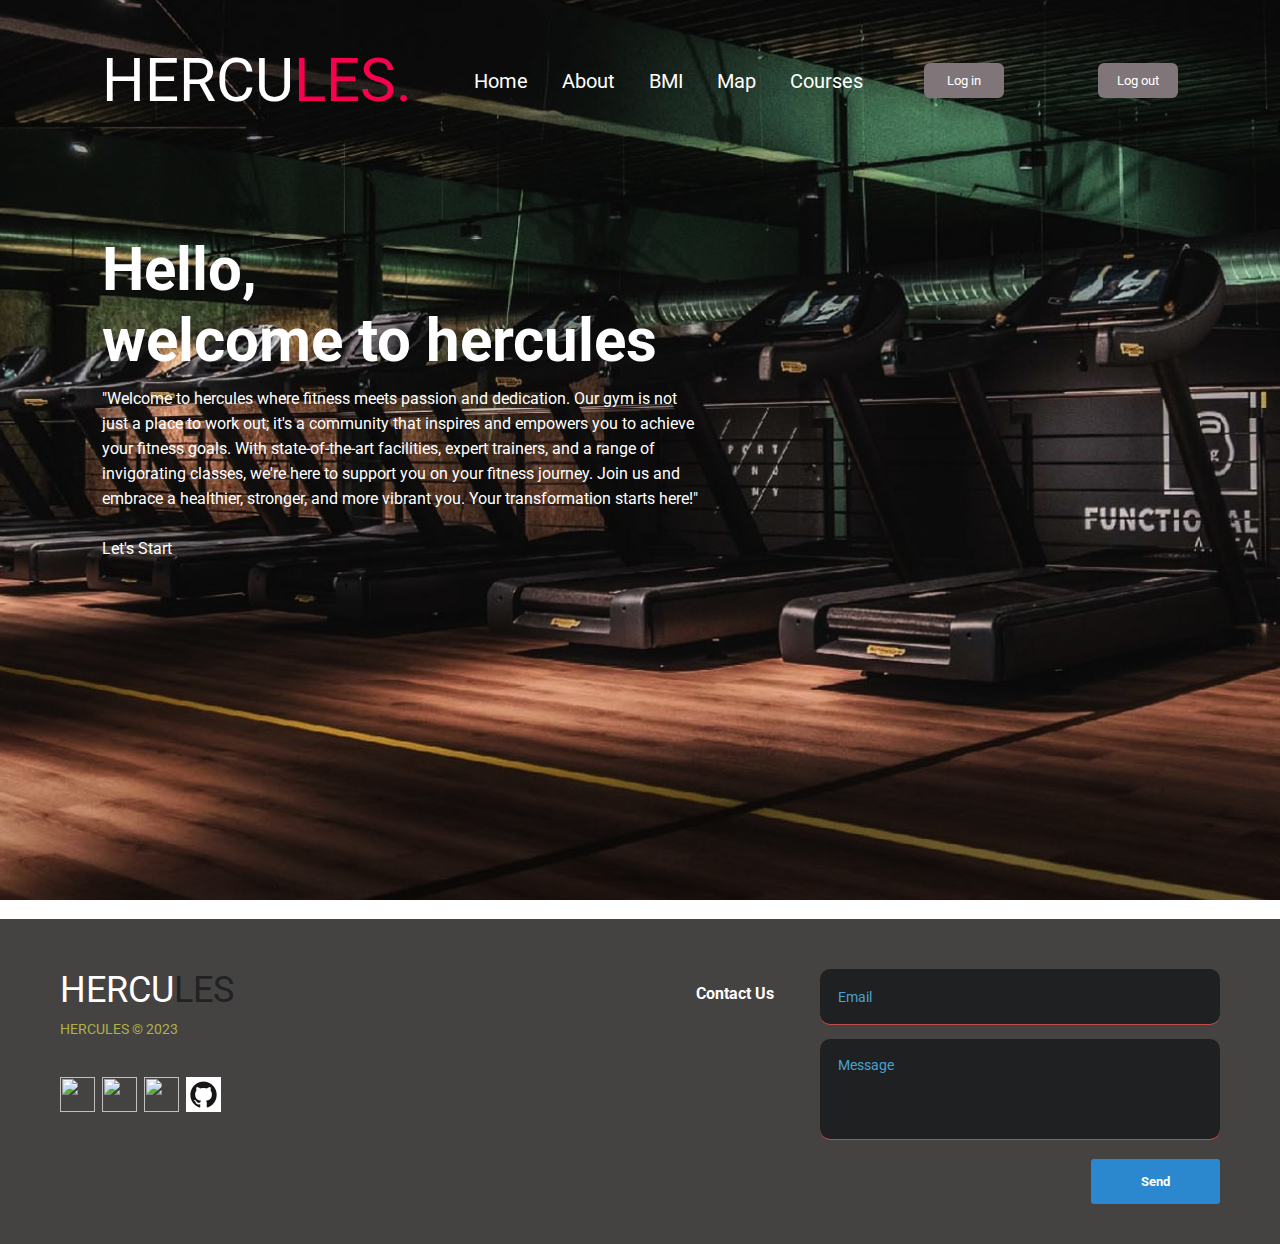
==== index.html @ 698a973b "Update index.html" ====
<!DOCTYPE html>

<html lang="en">

<head>
  <meta charset="UTF-8">
  <meta name="viewport" content="width=device-width, initial-scale=1.0">
  <meta http-equiv="X-UA-Compatible" content="ie=edge">
  <title>Simple Website Design</title>

  <link rel="stylesheet" href="styles/style.css">
  <script type="module" src="scripts/authentication.js"></script>
  <!-- Add other Firebase modules if needed, e.g., firebase-analytics.js -->
</head>

<body>
  <div class="container">
    <nav>
      <div class="logo">
        <a href="#">HERCU<span>LES.</span></a>
      </div>
      <ul>
        <li><a href="">Home</a></li>
        <li><a href="about.html">About</a></li>
        <li><a href="fat.html">BMI</a></li>
        <li><a href="path.html">Map</a></li>
        <li><a id="course" href="course1.html">Courses</a></li>
      </ul>
        <div id="btns_login" class="buttons">
        <button class="login" id="loginBtn">Log in</button>
       
      </div>
      <p id="user_name"></p>
      <button id="log_out">Log out</button>
    </nav>
    <div class="content">
      <h2>Hello,<br>welcome to hercules</h2>
      <p>"Welcome to hercules where fitness meets passion and dedication. Our gym is not just a place to work out; it's
        a community that inspires and empowers you to achieve your fitness goals. With state-of-the-art facilities,
        expert trainers, and a range of invigorating classes, we're here to support you on your fitness journey. Join us
        and embrace a healthier, stronger, and more vibrant you. Your transformation starts here!"
        <br>
        <br>
        Let's Start
      </p>
    </div>

  </div>
  
  <footer>
    section>Footer Example 5</section>
    <footer class="footer-distributed">

      <div class="footer-left">

        <h3>HERCU<span>LES</span></h3>

        
        <p class="footer-company-name">HERCULES © 2023</p>

        <div class="footer-icons">

          <a href="https://www.facebook.com/"><i class="fa fa-facebook"></i><img src="fb.png" style="width:35px;height:35px;"></a>
          <a href="https://www.twitter.com/"><i class="fa fa-twitter"></i><img src="twtx.png" style="width:35px;height:35px;"></a>
          <a href="https://www.linkedin.com/"><i class="fa fa-linkedin"></i><img src="linked.png" style="width:35px;height:35px;"></a>
          <a href="https://www.github.com/"><i class="fa fa-github"></i><img src="gith.png" style="width:35px;height:35px;"></a>

        </div>

      </div>

      <div class="footer-right">

        <p>Contact Us</p>

        <form action="#" method="post">

          <input type="text" name="email" placeholder="Email">
          <textarea name="message" placeholder="Message"></textarea>
          <button>Send</button>

        </form>

      </div>

    </footer>
  </footer>

  <!-- <script src="script.js"></script> -->
</body>

</html>
---- styles/style.css ----
@import url('https://fonts.googleapis.com/css2?family=Karla:wght@300;400;500;600;700&display=swap');
@import url(https://fonts.googleapis.com/css?family=Roboto:400,500,300,700);
@import url('https://fonts.googleapis.com/css2?family=Roboto:ital,wght@0,100;0,300;0,400;0,500;0,700;0,900;1,100&display=swap');

* {
	font-family: 'Roboto', sans-serif;
}

.footer-distributed {
	background: #181414cd;
	box-shadow: 0 1px 1px 0 rgba(56, 49, 49, 0.12);
	box-sizing: border-box;
	width: 100%;
	font: bold 16px sans-serif;
	text-align: left;
	padding: 50px 60px 40px;
	overflow: hidden;
}

section {
	width: 100%;
	display: inline-block;
	background: #ccc;
	height: 60vh;
	text-align: center;
	font-size: 22px;
	font-weight: 700;
	text-decoration: underline;
}


/* Footer left */

.footer-distributed .footer-left {
	float: left;
}

/* The company logo */

.footer-distributed h3 {
	color: #ffffff;
	font: normal 36px 'Roboto', cursive;
	margin: 0 0 10px;
}

.footer-distributed h3 span {
	color: #212223;
}

/* Footer links */

.footer-distributed .footer-links {
	color: #ffffff;
	margin: 0 0 10px;
	padding: 0;
}

.footer-distributed .footer-links a {
	display: inline-block;
	line-height: 1.8;
	text-decoration: none;
	color: inherit;
}

.footer-distributed .footer-company-name {
	color: #afb149;
	font-size: 14px;
	font-weight: normal;
	margin: 0;
}

/* Footer social icons */

.footer-distributed .footer-icons {
	margin-top: 40px;
}

.footer-distributed .footer-icons a {
	display: inline-block;
	width: 35px;
	height: 35px;
	cursor: pointer;
	border-radius: 2px;

	font-size: 20px;
	color: #ffffff;
	text-align: center;
	line-height: 35px;

	margin-right: 3px;
	margin-bottom: 5px;
}

/* Footer Right */

.footer-distributed .footer-right {
	float: right;
}

.footer-distributed .footer-right p {
	display: inline-block;
	vertical-align: top;
	margin: 15px 42px 0 0;
	color: #ffffff;
}

/* The contact form */

.footer-distributed form {
	display: inline-block;
}

.footer-distributed form input,
.footer-distributed form textarea {
	display: block;
	border-radius: 10px;
	box-sizing: border-box;
	background-color: #1f2022;
	box-shadow: 0 1px 0 0 rgba(205, 76, 76, 0.907);
	border: none;
	resize: none;

	font: inherit;
	font-size: 14px;
	font-weight: normal;
	color: #d1d2d2;

	width: 400px;
	padding: 18px;
}

.footer-distributed ::-webkit-input-placeholder {
	color: #49a3d0;
}

.footer-distributed ::-moz-placeholder {
	color: #e0e4e6;
	opacity: 1;
}

.footer-distributed :-ms-input-placeholder {
	color: #5c666b;
}


.footer-distributed form input {
	height: 55px;
	margin-bottom: 15px;
}

.footer-distributed form textarea {
	height: 100px;
	margin-bottom: 20px;
}

.footer-distributed form button {
	border-radius: 3px;
	background-color: #2c88ce;
	color: #FFFFFF;
	border: 0;
	padding: 15px 50px;
	font-weight: bold;
	float: right;
}

@media (max-width: 1000px) {

	.footer-distributed {
		font: bold 14px sans-serif;
	}

	.footer-distributed .footer-company-name {
		font-size: 12px;
	}

	.footer-distributed form input,
	.footer-distributed form textarea {
		width: 250px;
	}

	.footer-distributed form button {
		padding: 10px 35px;
	}

}

@media (max-width: 800px) {

	.footer-distributed {
		padding: 30px;
	}

	.footer-distributed .footer-left,
	.footer-distributed .footer-right {
		float: none;
		max-width: 300px;
		margin: 0 auto;
	}

	.footer-distributed .footer-left {
		margin-bottom: 40px;
	}

	.footer-distributed form {
		margin-top: 30px;
	}

	.footer-distributed form {
		display: block;
	}

	.footer-distributed form button {
		float: none;
	}
}

* {
	margin: 0;
	padding: 0;
	box-sizing: border-box;
	font-family: 'Roboto', sans-serif;
}

body {
	color: #fff;
}

.container {
	width: 100%;
	height: 100vh;
	background-image: url(../assets/images/img3.jpeg);
	background-position: center;
	background-size: cover;
	padding-top: 35px;
	padding-left: 8%;
	padding-right: 8%;
}

nav {
	padding: 10px 0;
	display: flex;
	align-items: center;
	justify-content: space-between;
}

.logo a {
	font-size: 60px;
	text-decoration: none;
}

span {
	color: #f9004d;
}

nav ul li {
	display: inline-block;
	list-style: none;
	margin: 10px 15px;
}

nav ul li a {
	text-decoration: none;
	transition: 0.5s;
	font-size: 20px;
}

nav ul li a:hover {
	color: #f9004d;
}

.login {
    background: #807578;
    border: none;
    border-radius: 6px;
    padding: 10px 15px;
    min-width: 80px;
    color:white;
    cursor: pointer;
}

.btn {
	background: #000;
	border-radius: 6px;
	padding: 9px 25px;
	text-decoration: none;
	transition: 0.5s;
	font-size: 18px;
}

.content {
	margin-top: 10%;
	max-width: 600px;
}

.content h2 {
	font-size: 60px
}

.content p {
	margin-top: 10px;
	line-height: 25px;
}
.content a {
	background: #f9004d;
        border: none;
        border-radius: 6px;
	font-size: 60px;
        min-width: 180px;
        color:white;
        cursor: pointer;
}
a {
    color: #fff;
}

.link {
	margin-top: 30px;
}

.hire {
	color: #000;
	text-decoration: none;
	background: #fff;
	padding: 9px 25px;
	font-weight: bold;
	border-radius: 6px;
	transition: 0.5s;
}

.link .hire:hover {
	background: transparent;
	border: 1px solid #fff;
	color: #fff;
}

#log_out {
    background: #807578;
    border: none;
    border-radius: 6px;
    padding: 10px 5px;
    min-width: 80px;
	color:white;
	cursor: pointer;
}
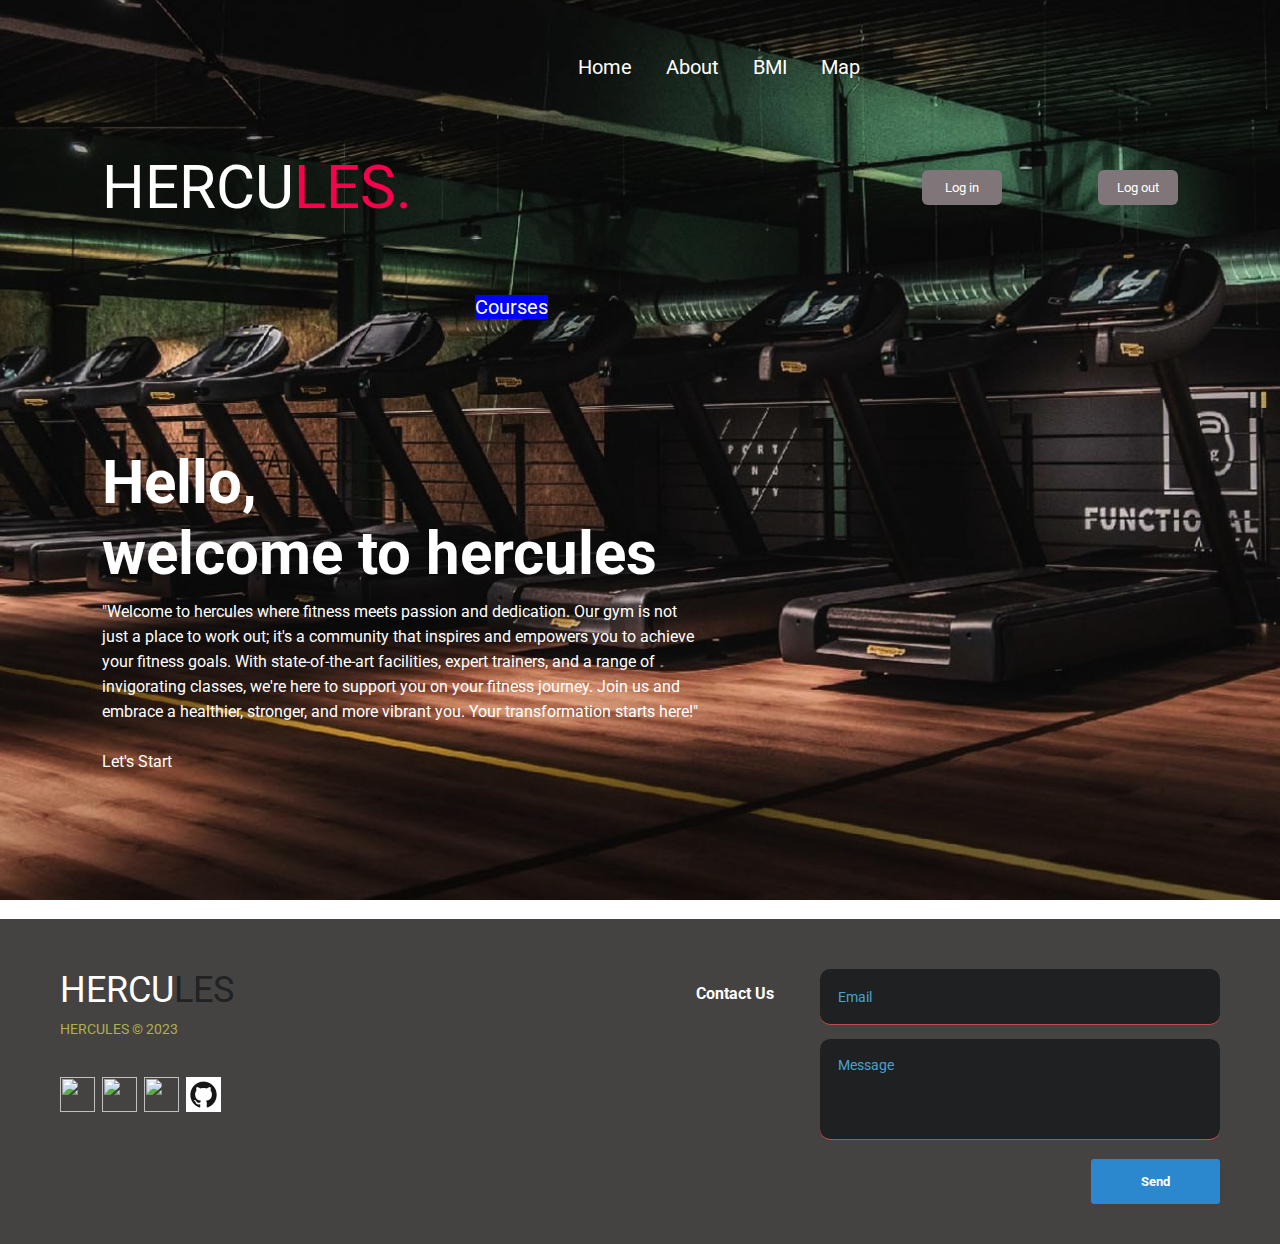
==== commit b1c6575a: "Update index.html" ====
--- a/index.html
+++ b/index.html
@@ -24,7 +24,7 @@
         <li><a href="about.html">About</a></li>
         <li><a href="fat.html">BMI</a></li>
         <li><a href="path.html">Map</a></li>
-        <li><a id="course" href="course1.html">Courses</a></li>
+        <li style="float:left;margin-top:250px;background-color:blue";><a id="course" href="course1.html">Courses</a></li>
       </ul>
         <div id="btns_login" class="buttons">
         <button class="login" id="loginBtn">Log in</button>
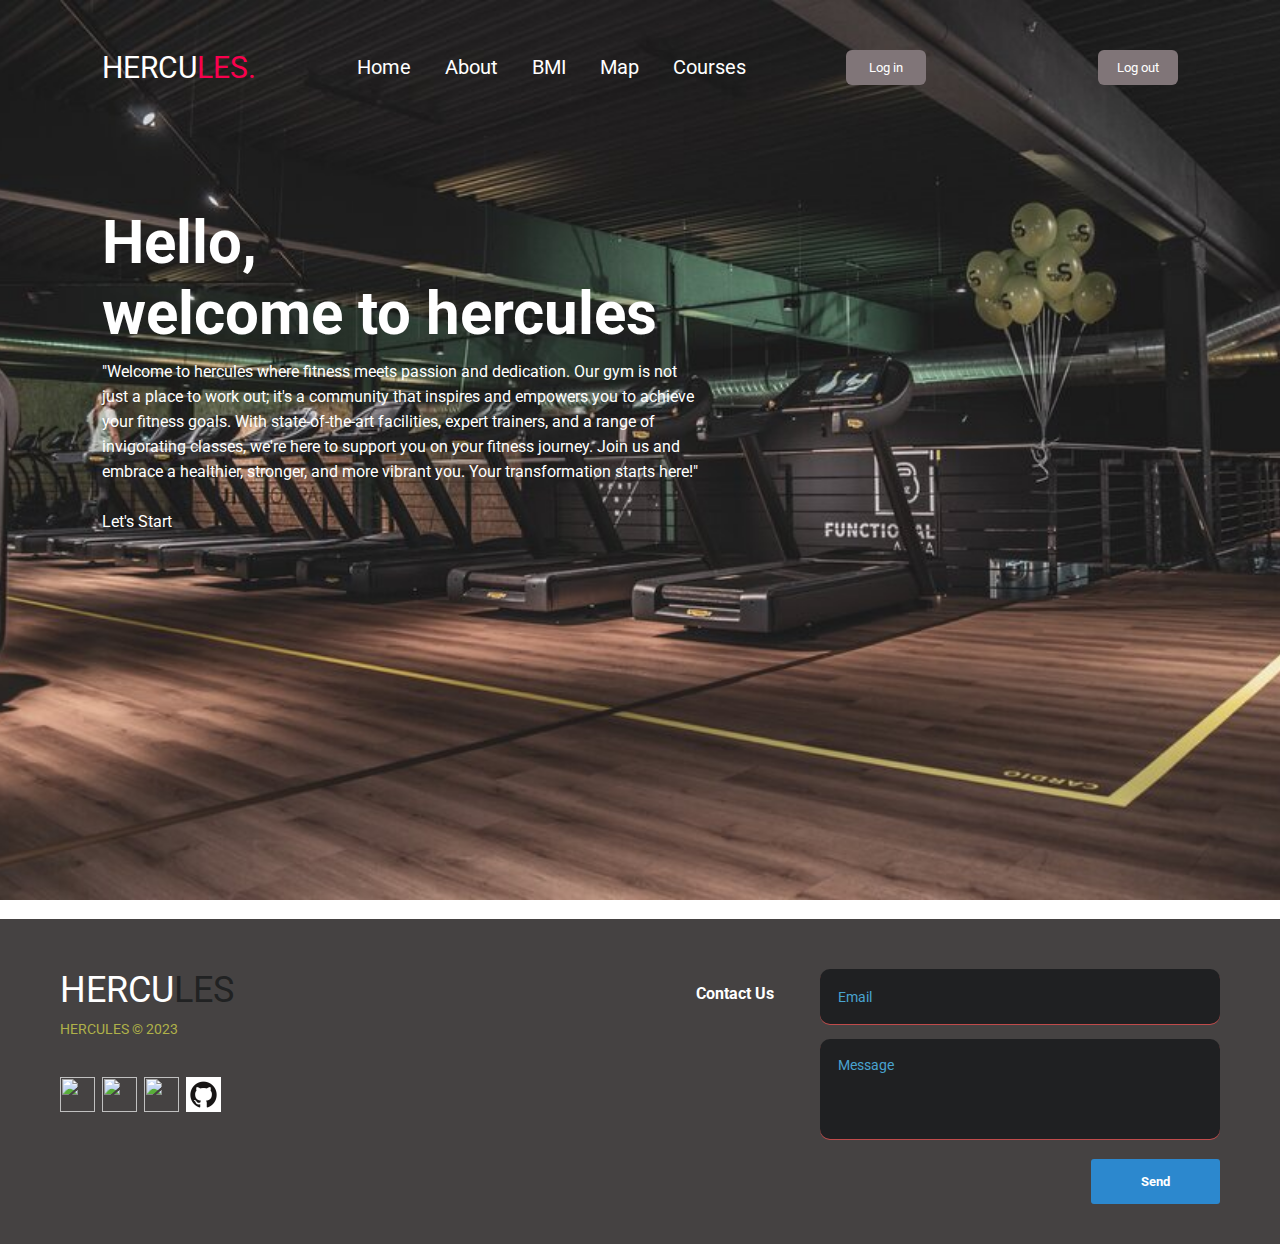
==== commit c45d4bc8: "make ui changes" ====
--- a/index.html
+++ b/index.html
@@ -19,12 +19,12 @@
       <div class="logo">
         <a href="#">HERCU<span>LES.</span></a>
       </div>
-      <ul>
+      <ul class="menu">
         <li><a href="">Home</a></li>
         <li><a href="about.html">About</a></li>
         <li><a href="fat.html">BMI</a></li>
         <li><a href="path.html">Map</a></li>
-        <li style="float:left;margin-top:250px;background-color:blue";><a id="course" href="course1.html">Courses</a></li>
+        <li><a id="course" href="course1.html">Courses</a></li>
       </ul>
         <div id="btns_login" class="buttons">
         <button class="login" id="loginBtn">Log in</button>
--- a/styles/style.css
+++ b/styles/style.css
@@ -214,6 +214,24 @@
 	}
 }
 
+@media (max-width: 500px) {
+
+	.menu{
+		position: absolute;
+		background: #00000069;
+		backdrop-filter: blur(11px);
+		display: none;
+		flex-direction: column;
+		align-items: center;
+		width: 100%;
+		left: 0;
+		top: 0;
+		padding-top: 20px;
+		height: 100%;
+		gap: 20px;
+	}
+}
+
 * {
 	margin: 0;
 	padding: 0;
@@ -228,7 +246,7 @@
 .container {
 	width: 100%;
 	height: 100vh;
-	background-image: url(../assets/images/img3.jpeg);
+	background-image: url(../assets/images/img3.jpg);
 	background-position: center;
 	background-size: cover;
 	padding-top: 35px;
@@ -244,7 +262,7 @@
 }
 
 .logo a {
-	font-size: 60px;
+	font-size: 30px;
 	text-decoration: none;
 }
 
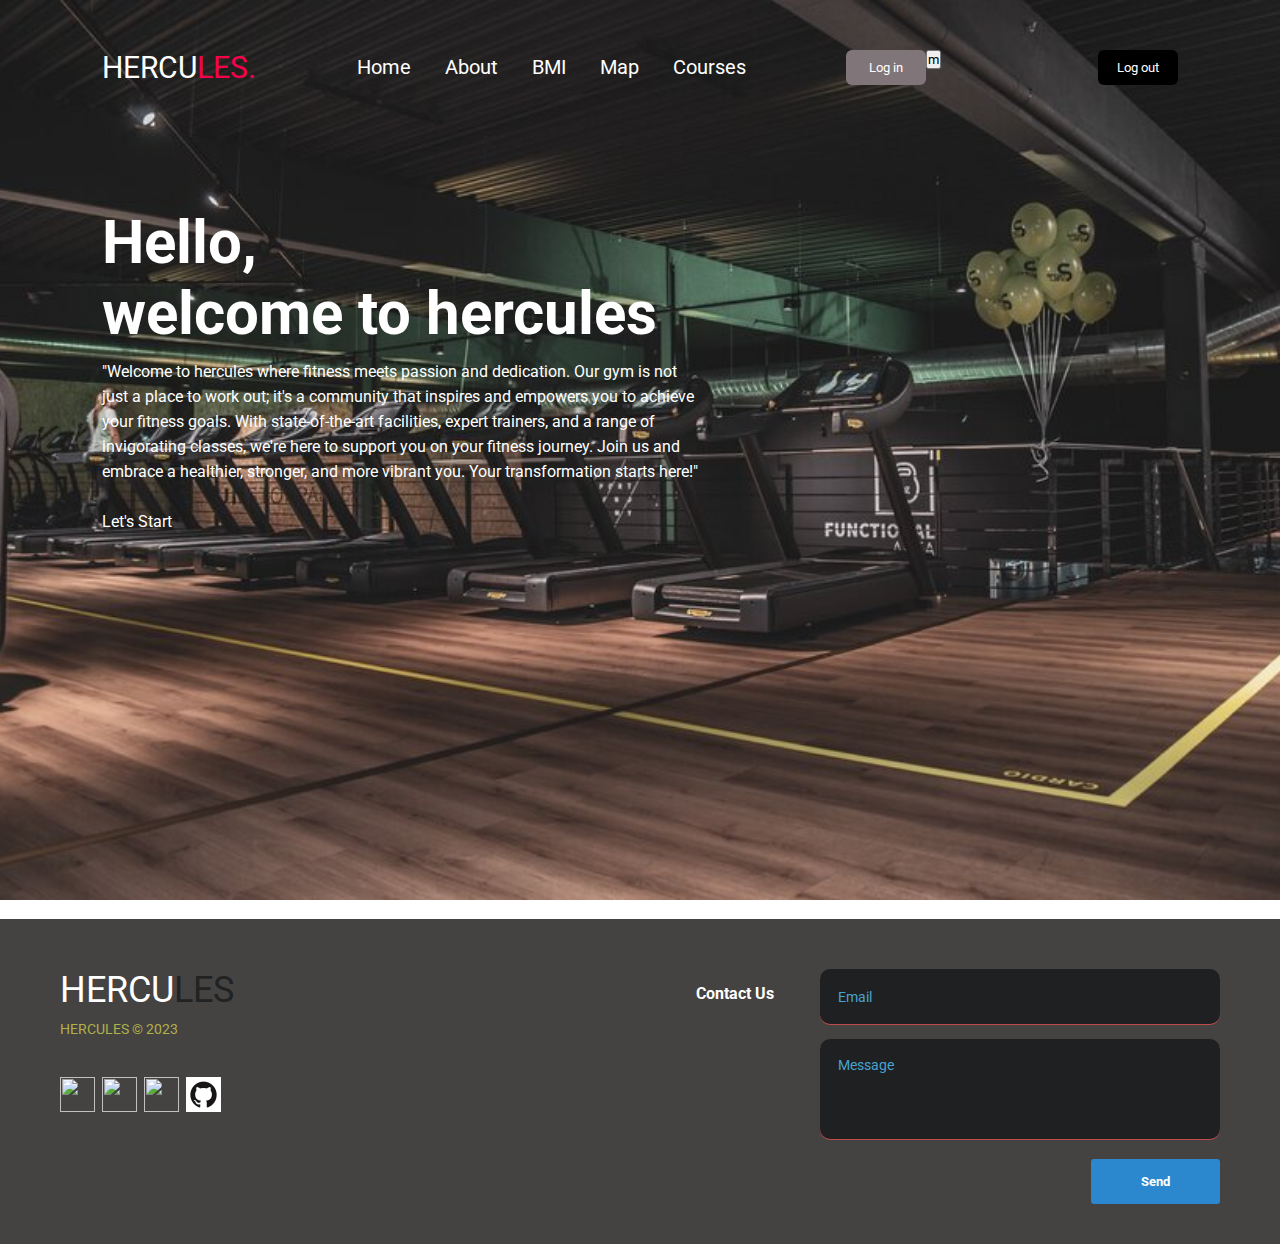
==== commit 47284026: "make ui changes" ====
--- a/index.html
+++ b/index.html
@@ -10,6 +10,7 @@
 
   <link rel="stylesheet" href="styles/style.css">
   <script type="module" src="scripts/authentication.js"></script>
+  <script type="module" src="scripts/script.js"></script>
   <!-- Add other Firebase modules if needed, e.g., firebase-analytics.js -->
 </head>
 
@@ -19,15 +20,16 @@
       <div class="logo">
         <a href="#">HERCU<span>LES.</span></a>
       </div>
-      <ul class="menu">
+      <ul id="menu_bar">
         <li><a href="">Home</a></li>
         <li><a href="about.html">About</a></li>
         <li><a href="fat.html">BMI</a></li>
         <li><a href="path.html">Map</a></li>
         <li><a id="course" href="course1.html">Courses</a></li>
       </ul>
-        <div id="btns_login" class="buttons">
+      <div id="btns_login" class="buttons">
         <button class="login" id="loginBtn">Log in</button>
+        <button class="" id="menu">m</button>
        
       </div>
       <p id="user_name"></p>
--- a/styles/style.css
+++ b/styles/style.css
@@ -360,3 +360,35 @@
 	color:white;
 	cursor: pointer;
 }
+
+
+#log_out {
+    background: #000;
+    border: none;
+    border-radius: 6px;
+    padding: 10px 5px;
+    min-width: 80px;
+	color:white;
+	cursor: pointer;
+}
+#menu{
+	z-index: 100;
+    position: absolute;
+}
+@media (max-width:750px){
+	.container ul{
+		position: absolute;
+		height: 100vh;
+		width: 100vw;
+		background: #000000c9;
+		color: white;
+		top: 0;
+		left: 0;
+		display: none;
+		flex-direction: column;
+		align-items: center;
+		backdrop-filter: blur(4px);
+		gap: 30px;
+		padding-top: 50px;
+	}
+}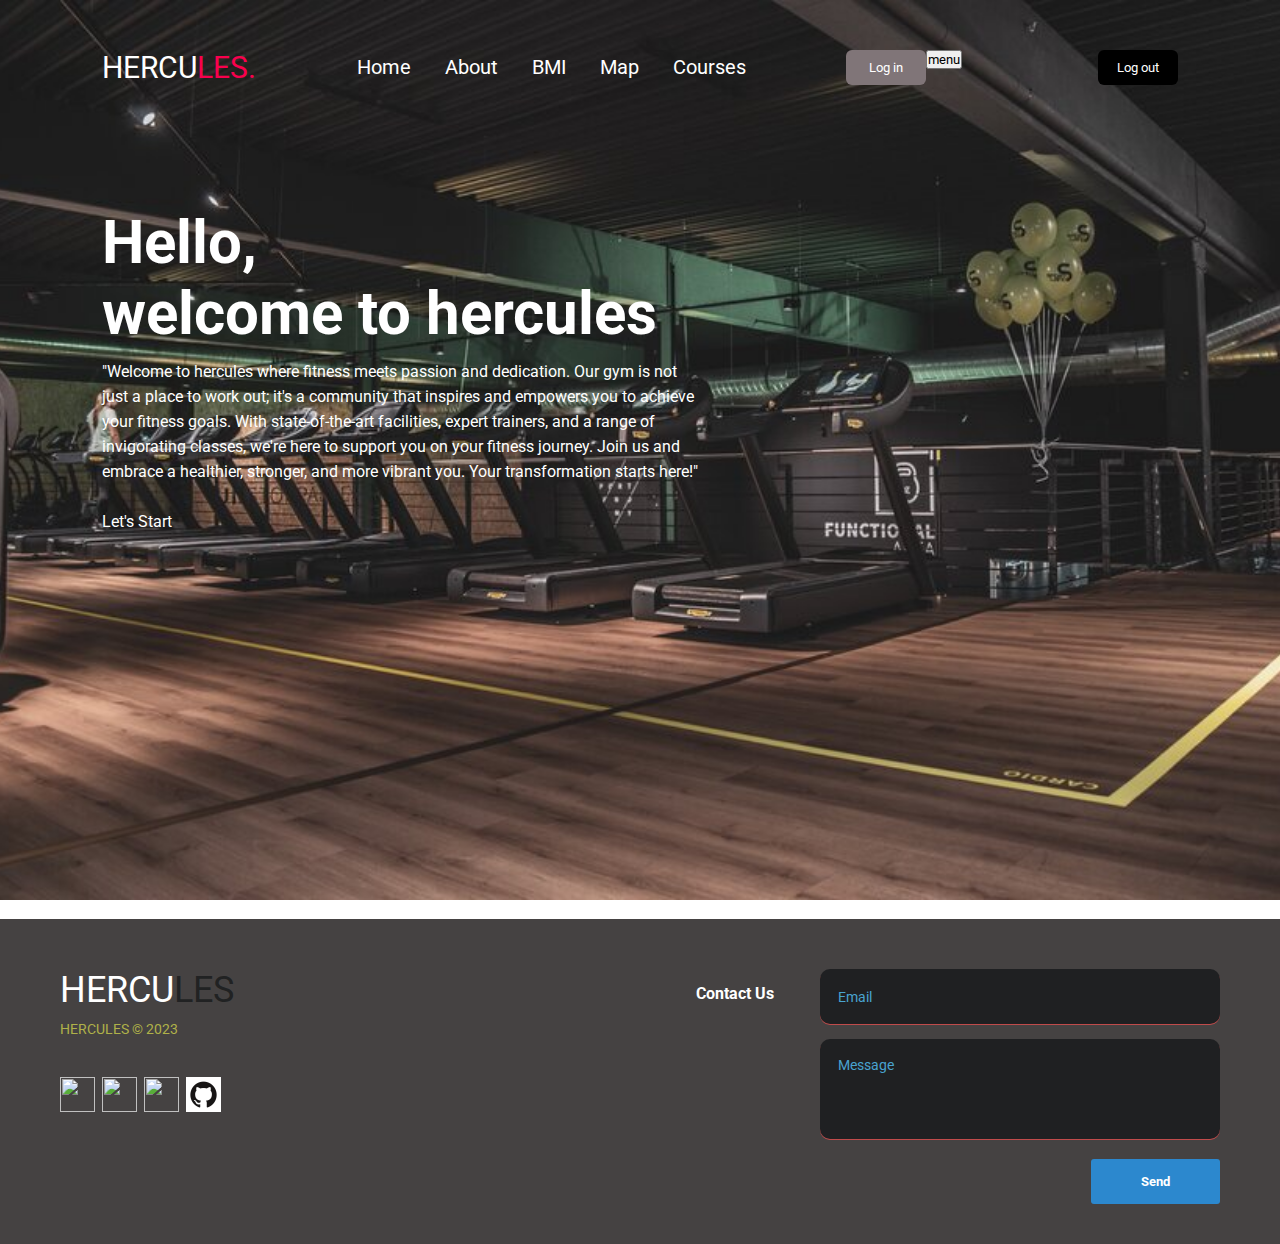
==== commit 61eaf1a7: "Update index.html" ====
--- a/index.html
+++ b/index.html
@@ -29,7 +29,7 @@
       </ul>
       <div id="btns_login" class="buttons">
         <button class="login" id="loginBtn">Log in</button>
-        <button class="" id="menu">m</button>
+        <button class="" id="menu">menu</button>
        
       </div>
       <p id="user_name"></p>
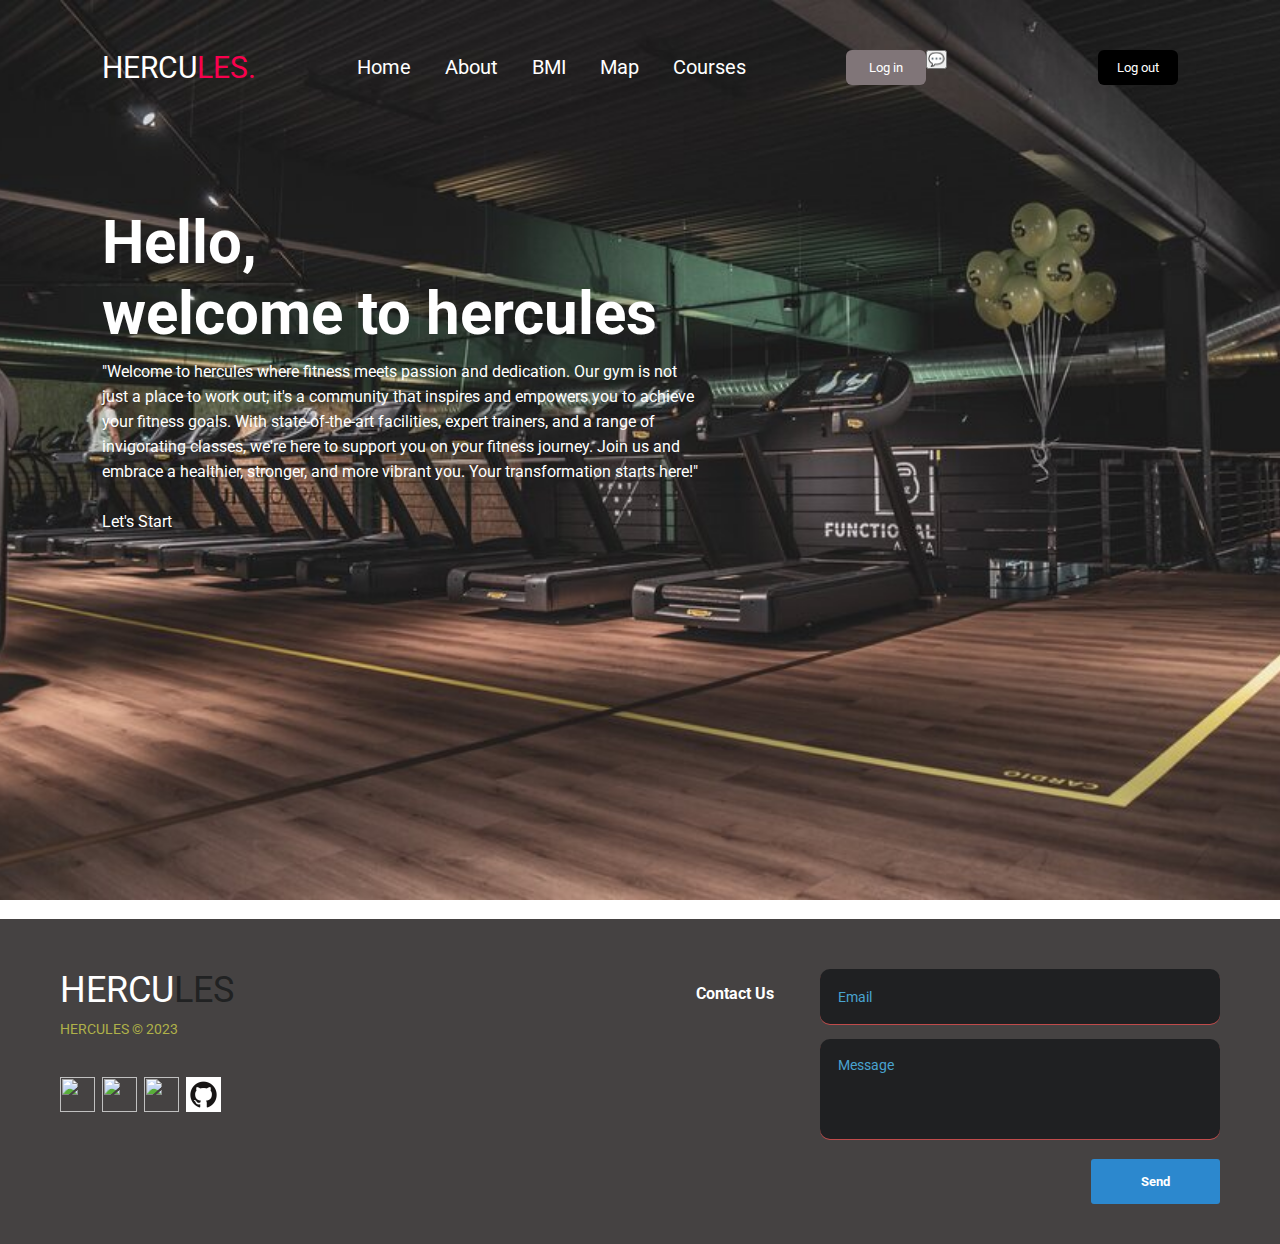
==== commit 4ca4597f: "Update index.html" ====
--- a/index.html
+++ b/index.html
@@ -29,7 +29,7 @@
       </ul>
       <div id="btns_login" class="buttons">
         <button class="login" id="loginBtn">Log in</button>
-        <button class="" id="menu">menu</button>
+        <button class="" id="menu">💬</button>
        
       </div>
       <p id="user_name"></p>
--- a/styles/style.css
+++ b/styles/style.css
@@ -391,4 +391,4 @@
 		gap: 30px;
 		padding-top: 50px;
 	}
-}+}
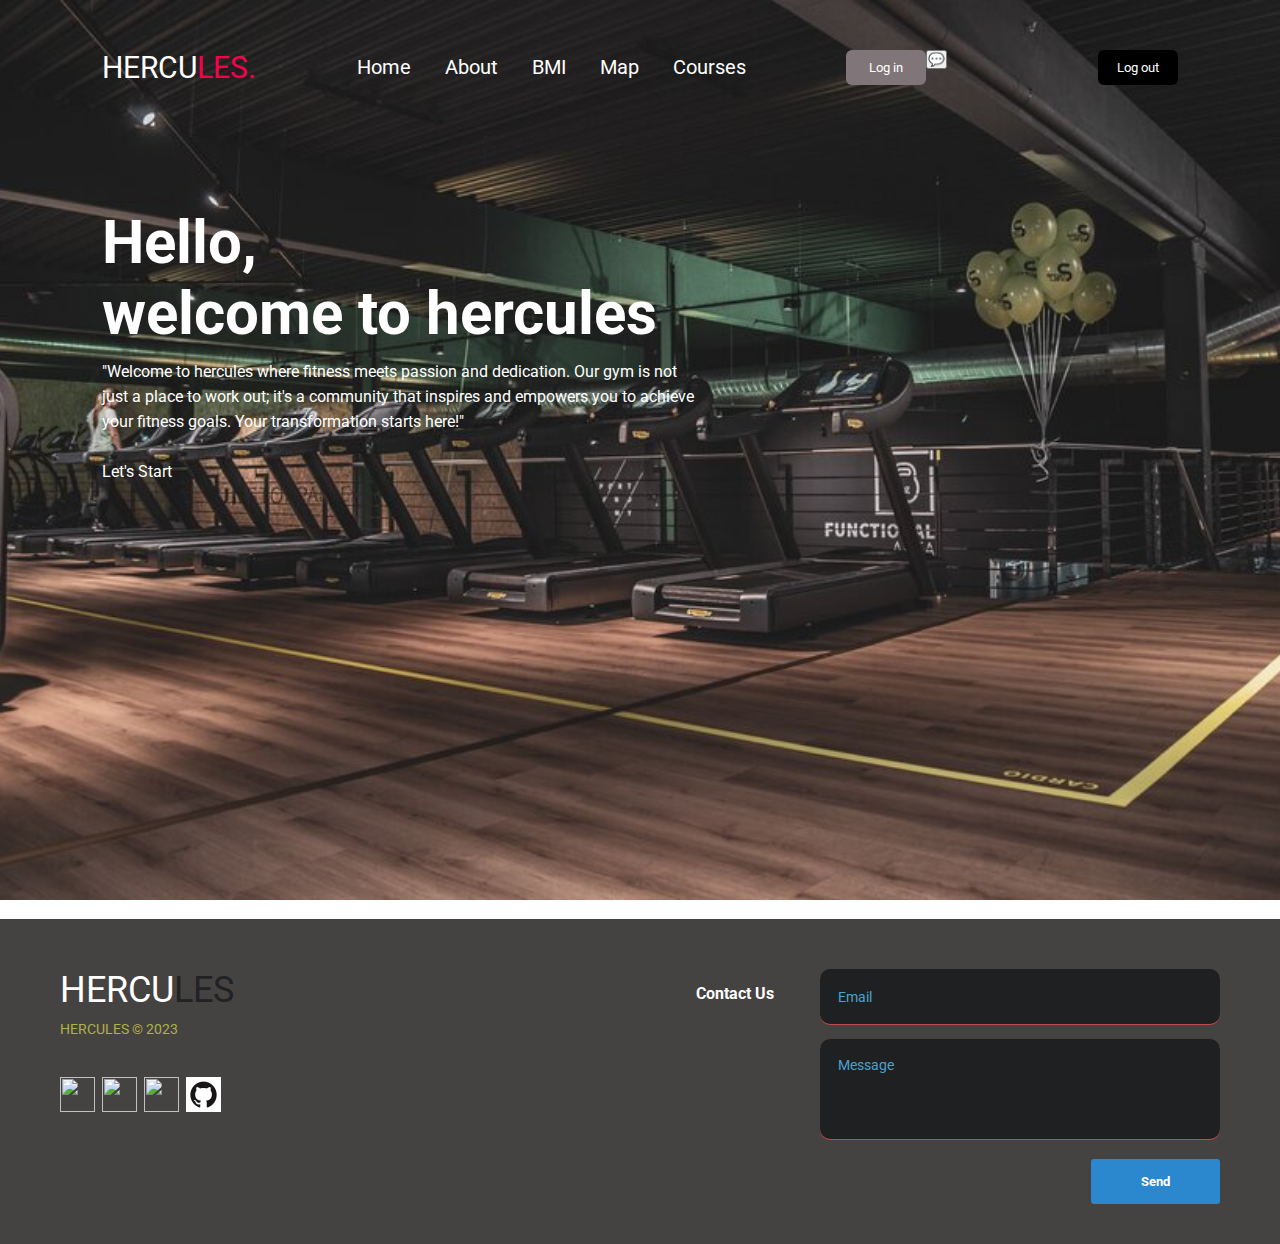
==== commit 25907b64: "Update index.html" ====
--- a/index.html
+++ b/index.html
@@ -38,9 +38,7 @@
     <div class="content">
       <h2>Hello,<br>welcome to hercules</h2>
       <p>"Welcome to hercules where fitness meets passion and dedication. Our gym is not just a place to work out; it's
-        a community that inspires and empowers you to achieve your fitness goals. With state-of-the-art facilities,
-        expert trainers, and a range of invigorating classes, we're here to support you on your fitness journey. Join us
-        and embrace a healthier, stronger, and more vibrant you. Your transformation starts here!"
+        a community that inspires and empowers you to achieve your fitness goals. Your transformation starts here!"
         <br>
         <br>
         Let's Start
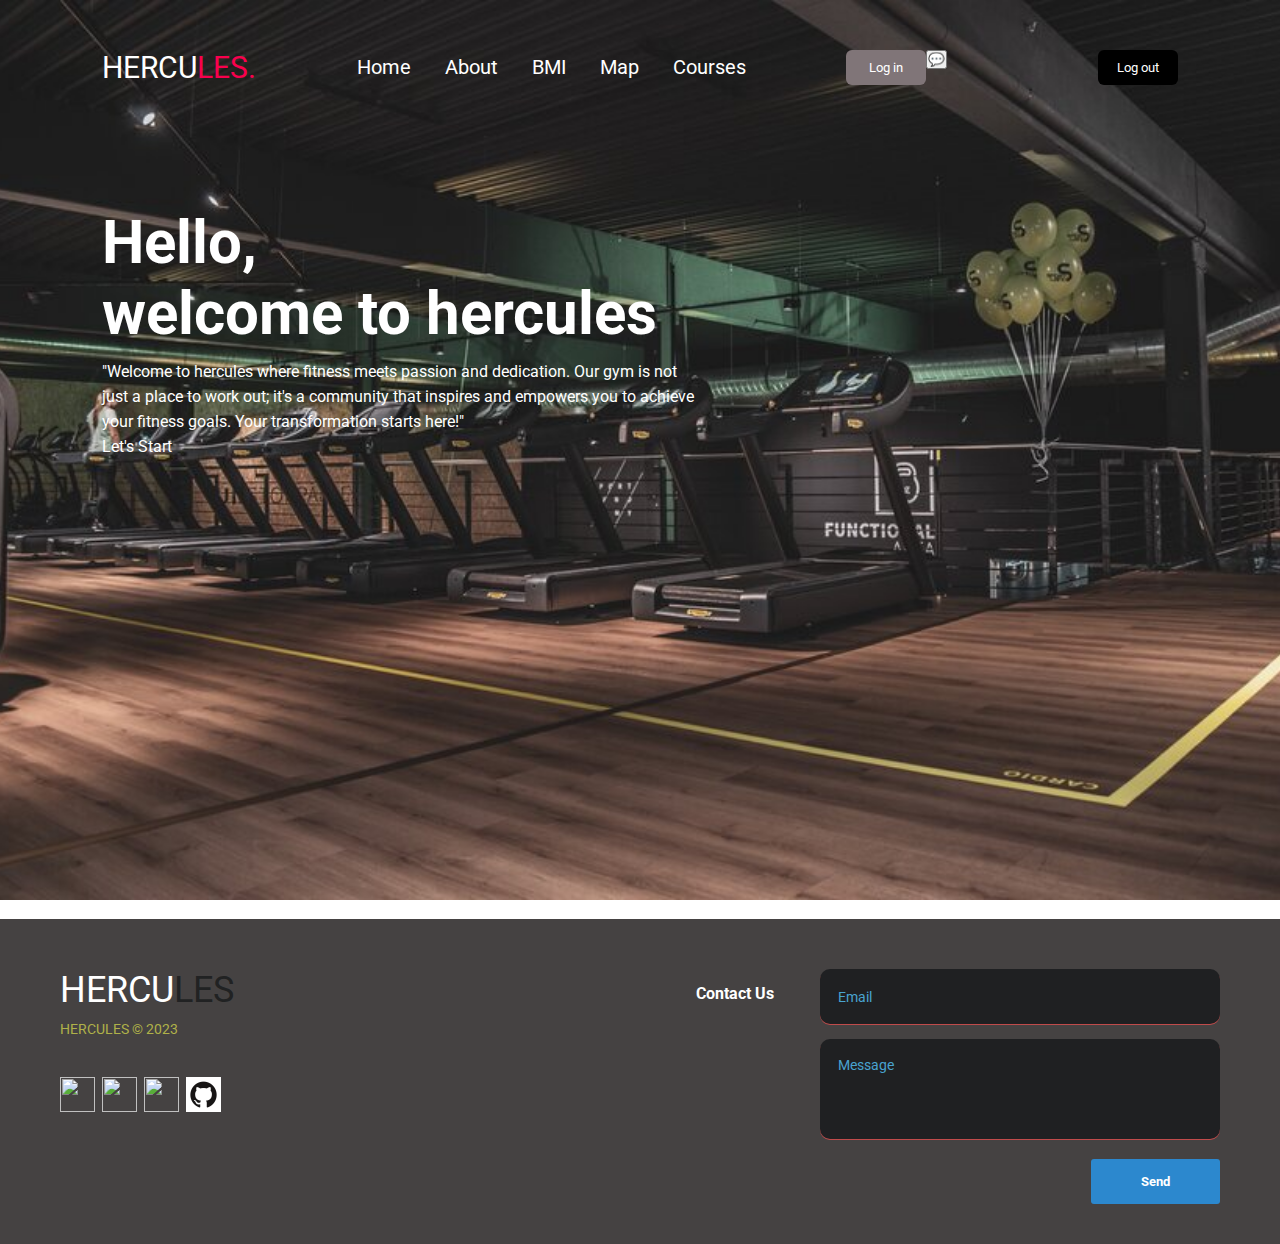
==== commit 786d312c: "Update index.html" ====
--- a/index.html
+++ b/index.html
@@ -39,7 +39,6 @@
       <h2>Hello,<br>welcome to hercules</h2>
       <p>"Welcome to hercules where fitness meets passion and dedication. Our gym is not just a place to work out; it's
         a community that inspires and empowers you to achieve your fitness goals. Your transformation starts here!"
-        <br>
         <br>
         Let's Start
       </p>
